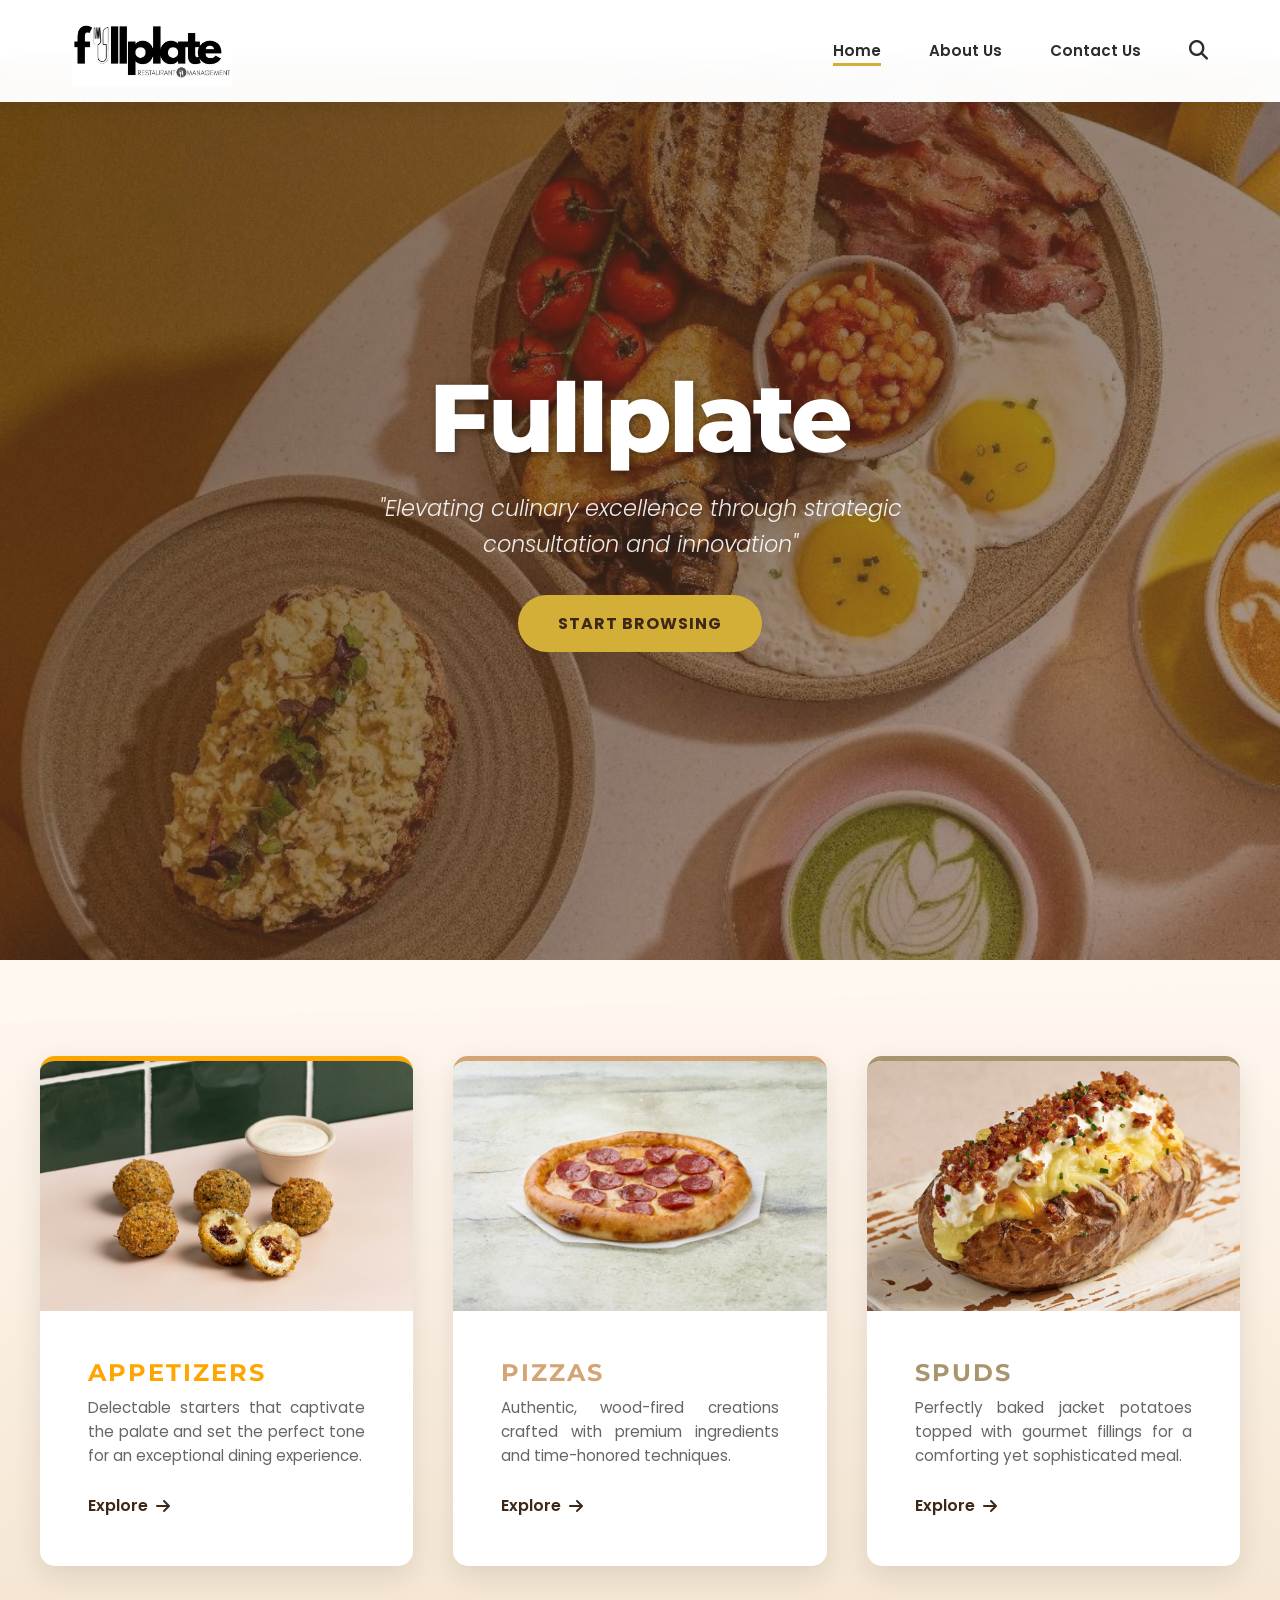
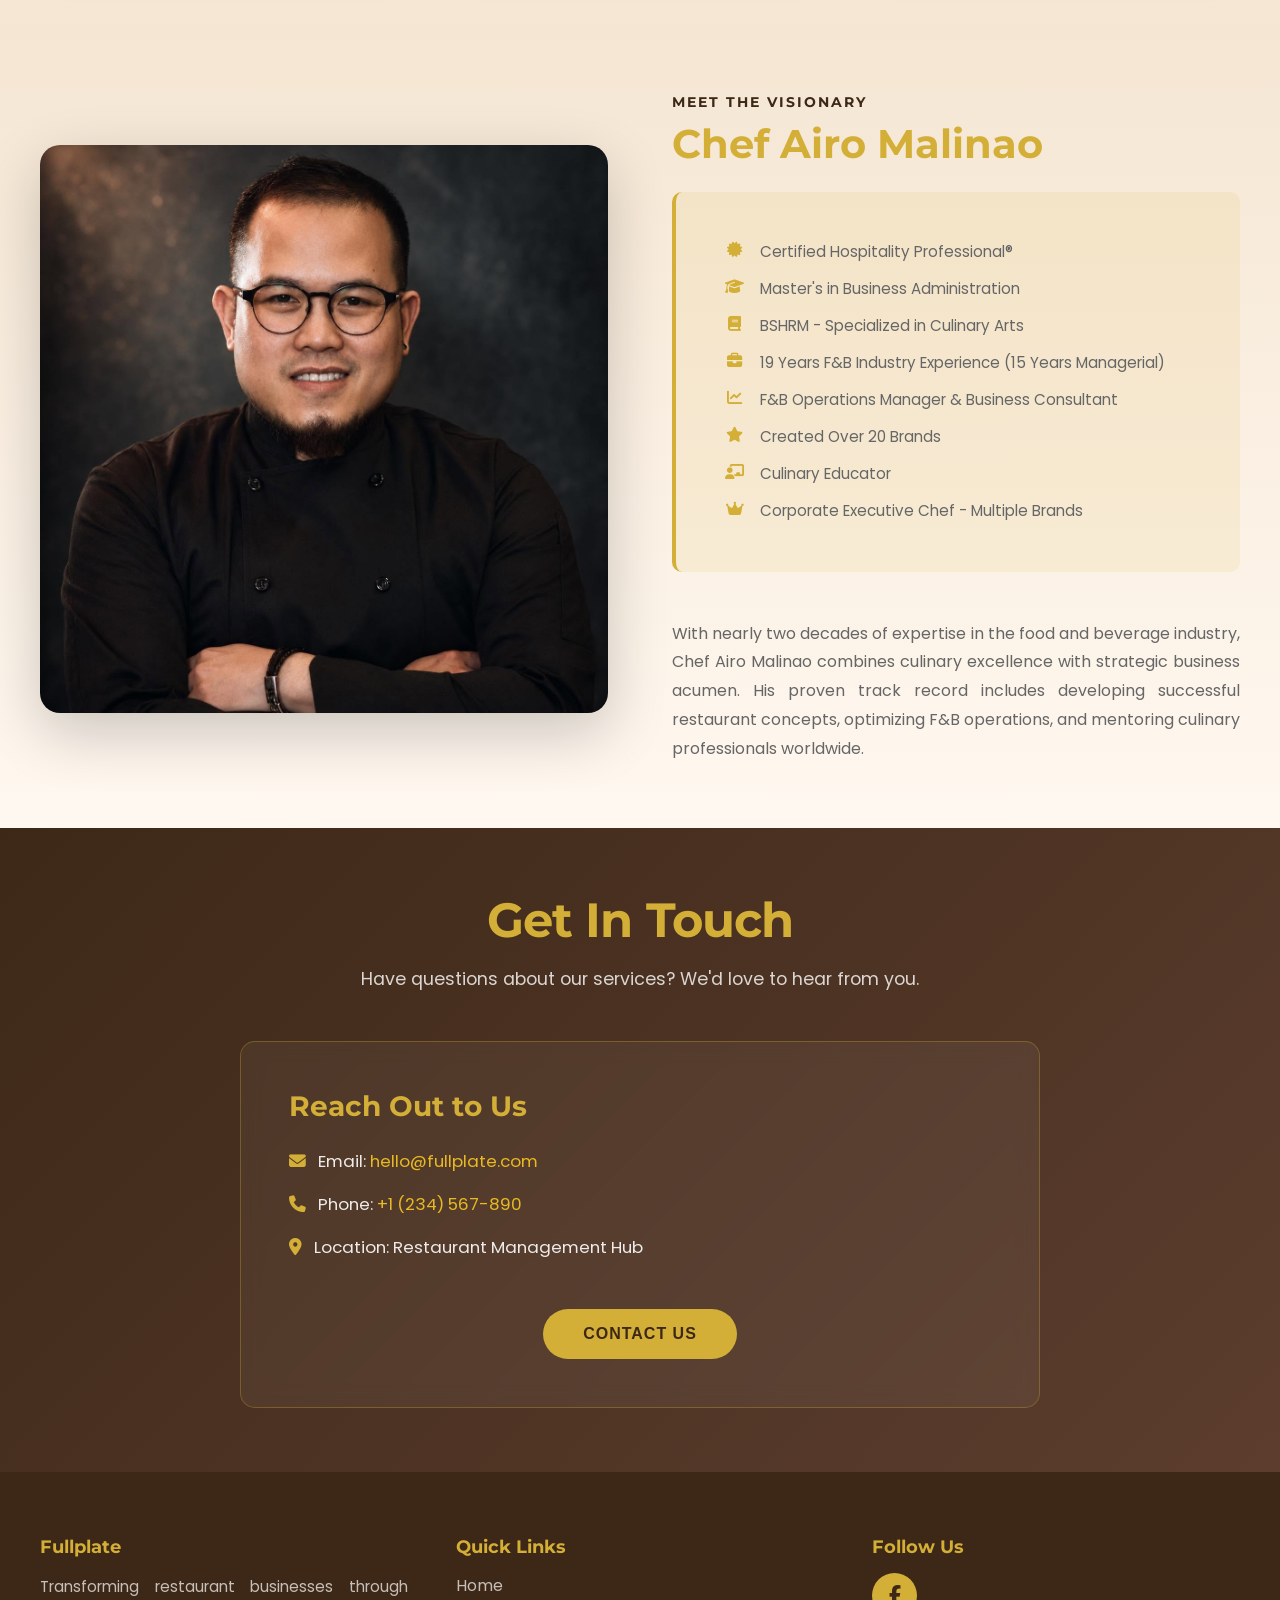
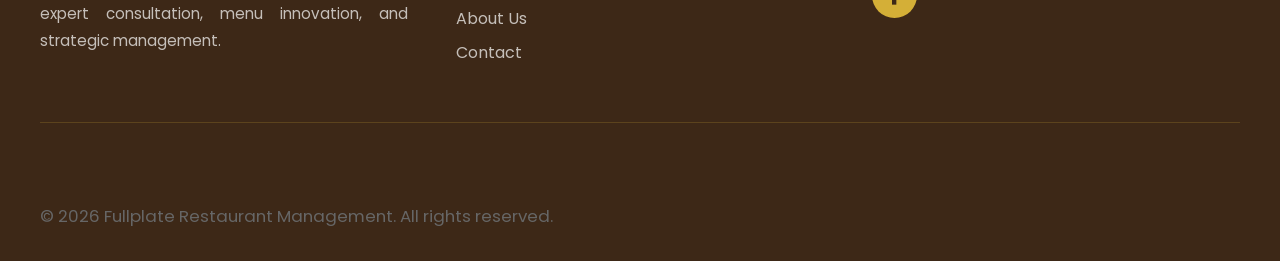
==== index.html @ 2efe463e "Initial commit" ====
<!DOCTYPE html>
<html lang="en">
<head>
    <meta charset="UTF-8">
    <meta name="viewport" content="width=device-width, initial-scale=1.0">
    <title>Fullplate - Restaurant Management & Consulting</title>
    <link rel="stylesheet" href="css/styles.css">
    <link rel="stylesheet" href="https://cdnjs.cloudflare.com/ajax/libs/font-awesome/6.4.0/css/all.min.css">
    <link href="https://fonts.googleapis.com/css2?family=Montserrat:wght@300;400;600;700;800&family=Poppins:wght@300;400;500;600;700&display=swap" rel="stylesheet">
</head>
<body>
    <!-- Navigation Bar -->
    <nav class="navbar">
        <div class="nav-container">
            <div class="nav-logo">
                <img src="assets/logo.jpg" alt="Fullplate Logo" class="logo-img">
            </div>
            <ul class="nav-menu">
                <li><a href="#home" class="nav-link">Home</a></li>
                <li><a href="#about" class="nav-link">About Us</a></li>
                <li><a href="#contact" class="nav-link">Contact Us</a></li>
                <li><a href="#" class="nav-link search-btn"><i class="fas fa-search"></i></a></li>
            </ul>
            <div class="hamburger">
                <span></span>
                <span></span>
                <span></span>
            </div>
        </div>
    </nav>

    <!-- Hero Section -->
    <section id="home" class="hero">
        <div class="hero-background" style="background-image: url('assets/hero_section.jpg');">
            <div class="hero-overlay"></div>
        </div>
        <div class="hero-content">
            <div class="hero-text">
                <h1 class="hero-title">Fullplate</h1>
                <p class="hero-quote">"Elevating culinary excellence through strategic consultation and innovation"</p>
                <a href="#products" class="cta-button">Start Browsing</a>
            </div>
        </div>
    </section>

    <!-- Features / Product Categories Section -->
    <section id="products" class="features-section">
        <div class="features-container">
            <!-- Appetizers -->
            <div class="feature-card appetizers-card">
                <div class="feature-image">
                    <img src="assets/appetizers_1.jpg" alt="Appetizers">
                </div>
                <div class="feature-content">
                    <h2 class="feature-title">Appetizers</h2>
                    <p class="feature-description">Delectable starters that captivate the palate and set the perfect tone for an exceptional dining experience.</p>
                    <a href="#" class="feature-link">Explore <i class="fas fa-arrow-right"></i></a>
                </div>
            </div>

            <!-- Pizzas -->
            <div class="feature-card pizzas-card">
                <div class="feature-image">
                    <img src="assets/pizza_1.jpg" alt="Pizzas">
                </div>
                <div class="feature-content">
                    <h2 class="feature-title">Pizzas</h2>
                    <p class="feature-description">Authentic, wood-fired creations crafted with premium ingredients and time-honored techniques.</p>
                    <a href="#" class="feature-link">Explore <i class="fas fa-arrow-right"></i></a>
                </div>
            </div>

            <!-- Spuds (Jacket Potatoes) -->
            <div class="feature-card spuds-card">
                <div class="feature-image">
                    <img src="assets/spuds_1.jpg" alt="Spuds">
                </div>
                <div class="feature-content">
                    <h2 class="feature-title">Spuds</h2>
                    <p class="feature-description">Perfectly baked jacket potatoes topped with gourmet fillings for a comforting yet sophisticated meal.</p>
                    <a href="#" class="feature-link">Explore <i class="fas fa-arrow-right"></i></a>
                </div>
            </div>
        </div>
    </section>

    <!-- Chef Spotlight Section -->
    <section id="about" class="chef-spotlight">
        <div class="chef-container">
            <div class="chef-image-wrapper">
                <img src="assets/chef_portrait.jpg" alt="Chef Airo Malinao" class="chef-image">
            </div>
            <div class="chef-content">
                <h2 class="chef-title">Meet the Visionary</h2>
                <h3 class="chef-name">Chef Airo Malinao</h3>
                <div class="chef-credentials">
                    <p class="credential-item"><i class="fas fa-certificate"></i> Certified Hospitality Professional®</p>
                    <p class="credential-item"><i class="fas fa-graduation-cap"></i> Master's in Business Administration</p>
                    <p class="credential-item"><i class="fas fa-book"></i> BSHRM - Specialized in Culinary Arts</p>
                    <p class="credential-item"><i class="fas fa-briefcase"></i> 19 Years F&B Industry Experience (15 Years Managerial)</p>
                    <p class="credential-item"><i class="fas fa-chart-line"></i> F&B Operations Manager & Business Consultant</p>
                    <p class="credential-item"><i class="fas fa-star"></i> Created Over 20 Brands</p>
                    <p class="credential-item"><i class="fas fa-chalkboard-user"></i> Culinary Educator</p>
                    <p class="credential-item"><i class="fas fa-crown"></i> Corporate Executive Chef - Multiple Brands</p>
                </div>
                <p class="chef-bio">With nearly two decades of expertise in the food and beverage industry, Chef Airo Malinao combines culinary excellence with strategic business acumen. His proven track record includes developing successful restaurant concepts, optimizing F&B operations, and mentoring culinary professionals worldwide.</p>
            </div>
        </div>
    </section>

    <!-- Contact Section Placeholder -->
    <section id="contact" class="contact-section">
        <div class="contact-container">
            <h2 class="section-title">Get In Touch</h2>
            <p class="section-subtitle">Have questions about our services? We'd love to hear from you.</p>
            <div class="contact-content">
                <div class="contact-info">
                    <h3>Reach Out to Us</h3>
                    <p><i class="fas fa-envelope"></i> Email: <a href="mailto:hello@fullplate.com">hello@fullplate.com</a></p>
                    <p><i class="fas fa-phone"></i> Phone: <a href="tel:+1234567890">+1 (234) 567-890</a></p>
                    <p><i class="fas fa-map-marker-alt"></i> Location: Restaurant Management Hub</p>
                </div>
                <button class="cta-button">Contact Us</button>
            </div>
        </div>
    </section>

    <!-- Footer -->
    <footer class="footer">
        <div class="footer-container">
            <div class="footer-content">
                <div class="footer-section">
                    <h4>Fullplate</h4>
                    <p>Transforming restaurant businesses through expert consultation, menu innovation, and strategic management.</p>
                </div>
                <div class="footer-section">
                    <h4>Quick Links</h4>
                    <ul>
                        <li><a href="#home">Home</a></li>
                        <li><a href="#about">About Us</a></li>
                        <li><a href="#contact">Contact</a></li>
                    </ul>
                </div>
                <div class="footer-section social">
                    <h4>Follow Us</h4>
                    <div class="social-links">
                        <a href="https://www.facebook.com/fullplateconsultancy" target="_blank" class="social-icon">
                            <i class="fab fa-facebook-f"></i>
                        </a>
                    </div>
                </div>
            </div>
            <div class="footer-bottom">
                <p>&copy; 2026 Fullplate Restaurant Management. All rights reserved.</p>
            </div>
        </div>
    </footer>

    <script src="js/script.js"></script>
</body>
</html>
---- css/styles.css ----
/* ===========================
   GLOBAL STYLES & RESET
   =========================== */
* {
    margin: 0;
    padding: 0;
    box-sizing: border-box;
}

:root {
    /* Color Palette */
    --primary-dark: #3d2817;
    --primary-brown: #5c3d2e;
    --accent-gold: #D4AF37;
    --accent-gold-light: #E8B923;
    --cream: #FFF8F0;
    --light-beige: #F5E6D3;
    --text-dark: #2c2c2c;
    --text-light: #666666;
    --white: #FFFFFF;
    
    /* Product Colors */
    --appetizers-bg: #FFA500;
    --appetizers-accent: #FFB84D;
    --pizzas-bg: #E8D5C4;
    --pizzas-accent: #D4A574;
    --spuds-bg: #D4C5B9;
    --spuds-accent: #A8956D;
    
    /* Typography */
    --font-primary: 'Montserrat', sans-serif;
    --font-secondary: 'Poppins', sans-serif;
    
    /* Spacing */
    --spacing-xs: 0.5rem;
    --spacing-sm: 1rem;
    --spacing-md: 2rem;
    --spacing-lg: 3rem;
    --spacing-xl: 4rem;
}

html {
    scroll-behavior: smooth;
}

body {
    font-family: var(--font-secondary);
    color: var(--text-dark);
    line-height: 1.6;
    overflow-x: hidden;
}

section[id] {
    scroll-margin-top: 80px;
}

/* ===========================
   TYPOGRAPHY
   =========================== */
h1, h2, h3, h4, h5, h6 {
    font-family: var(--font-primary);
    font-weight: 700;
    line-height: 1.2;
}

h1 {
    font-size: 4.5rem;
    letter-spacing: -0.05em;
}

h2 {
    font-size: 3rem;
    letter-spacing: -0.02em;
}

h3 {
    font-size: 1.75rem;
}

p {
    font-size: 1.05rem;
    color: var(--text-light);
    text-align: justify;
    text-justify: inter-word;
}

.hero-quote {
    text-align: center;
}

/* ===========================
   NAVIGATION BAR
   =========================== */
.navbar {
    position: fixed;
    top: 0;
    width: 100%;
    background: rgba(255, 255, 255, 0.98);
    backdrop-filter: blur(10px);
    box-shadow: 0 2px 20px rgba(0, 0, 0, 0.1);
    z-index: 1000;
    transition: all 0.3s ease;
}

.nav-container {
    max-width: 1200px;
    margin: 0 auto;
    padding: 1rem 2rem;
    display: flex;
    justify-content: space-between;
    align-items: center;
}

.nav-logo img {
    height: 70px;
    max-width: 160px;
    width: auto;
    transition: transform 0.3s ease;
    display: block;
}

.nav-logo img:hover {
    transform: scale(1.05);
}

.nav-menu {
    display: flex;
    list-style: none;
    gap: 3rem;
    align-items: center;
}

.nav-link {
    text-decoration: none;
    color: var(--text-dark);
    font-weight: 600;
    font-size: 0.95rem;
    position: relative;
    transition: color 0.3s ease;
}

.nav-link::after {
    content: '';
    position: absolute;
    bottom: -5px;
    left: 0;
    width: 0;
    height: 3px;
    background: var(--accent-gold);
    transition: width 0.3s ease;
}

.nav-link:hover::after,
.nav-link.active::after {
    width: 100%;
}

.search-btn {
    font-size: 1.2rem;
    cursor: pointer;
}

.hamburger {
    display: none;
    flex-direction: column;
    cursor: pointer;
    gap: 6px;
}

.hamburger span {
    width: 25px;
    height: 3px;
    background: var(--text-dark);
    border-radius: 3px;
    transition: all 0.3s ease;
}

/* ===========================
   HERO SECTION
   =========================== */
.hero {
    position: relative;
    height: 100vh;
    display: flex;
    align-items: center;
    justify-content: center;
    margin-top: 60px;
    overflow: hidden;
}

.hero-background {
    position: absolute;
    top: 0;
    left: 0;
    width: 100%;
    height: 100%;
    background-size: cover;
    background-position: center;
    background-attachment: scroll;
    z-index: 1;
}

.hero-overlay {
    position: absolute;
    top: 0;
    left: 0;
    width: 100%;
    height: 100%;
    background: linear-gradient(135deg, rgba(61, 40, 23, 0.7) 0%, rgba(92, 61, 46, 0.5) 100%);
    z-index: 2;
}

.hero-content {
    position: relative;
    z-index: 3;
    text-align: center;
    color: var(--white);
    max-width: 600px;
    padding: 2rem;
}

.hero-title {
    font-size: 6rem;
    font-weight: 800;
    letter-spacing: -0.03em;
    margin-bottom: 1rem;
    text-shadow: 2px 2px 8px rgba(0, 0, 0, 0.4);
    animation: fadeInUp 0.8s ease 0.2s both;
}

.hero-quote {
    font-size: 1.4rem;
    font-weight: 300;
    font-style: italic;
    margin-bottom: 2rem;
    color: rgba(255, 255, 255, 0.9);
    animation: fadeInUp 0.8s ease 0.4s both;
}

.cta-button {
    display: inline-block;
    padding: 1rem 2.5rem;
    background: var(--accent-gold);
    color: var(--primary-dark);
    border: none;
    border-radius: 50px;
    font-weight: 700;
    font-size: 1rem;
    cursor: pointer;
    transition: all 0.3s ease;
    text-transform: uppercase;
    letter-spacing: 1px;
    animation: fadeInUp 0.8s ease 0.6s both;
    text-decoration: none;
}

.cta-button:hover {
    background: var(--accent-gold-light);
    transform: translateY(-3px);
    box-shadow: 0 10px 30px rgba(212, 175, 55, 0.3);
}

/* ===========================
   FEATURES / PRODUCTS SECTION
   =========================== */
.features-section {
    padding: var(--spacing-xl) var(--spacing-md);
    background: linear-gradient(180deg, var(--cream) 0%, var(--light-beige) 100%);
    position: relative;
}

.features-section::before {
    content: '';
    position: absolute;
    top: -1px;
    left: 0;
    width: 100%;
    height: 80px;
    background: var(--cream);
    clip-path: polygon(0 0, 100% 0, 100% 30%, 0 80%);
}

.features-container {
    max-width: 1200px;
    margin: 0 auto;
    display: grid;
    grid-template-columns: repeat(auto-fit, minmax(300px, 1fr));
    gap: 2.5rem;
    padding-top: 2rem;
}

.feature-card {
    background: var(--white);
    border-radius: 15px;
    overflow: hidden;
    box-shadow: 0 10px 30px rgba(0, 0, 0, 0.1);
    transition: all 0.3s ease;
    cursor: pointer;
}

.feature-card:hover {
    transform: translateY(-10px);
    box-shadow: 0 20px 50px rgba(0, 0, 0, 0.15);
}

.feature-image {
    width: 100%;
    height: 250px;
    overflow: hidden;
    position: relative;
}

.feature-image img {
    width: 100%;
    height: 100%;
    object-fit: cover;
    transition: transform 0.3s ease;
}

.feature-card:hover .feature-image img {
    transform: scale(1.1);
}

.feature-content {
    padding: var(--spacing-lg);
    position: relative;
}

/* Appetizers Card */
.appetizers-card {
    border-top: 5px solid var(--appetizers-bg);
}

.appetizers-card .feature-image {
    background: linear-gradient(135deg, var(--appetizers-bg) 0%, var(--appetizers-accent) 100%);
}

.appetizers-card .feature-title {
    color: var(--appetizers-bg);
}

/* Pizzas Card */
.pizzas-card {
    border-top: 5px solid var(--pizzas-accent);
}

.pizzas-card .feature-image {
    background: linear-gradient(135deg, var(--pizzas-bg) 0%, var(--pizzas-accent) 100%);
}

.pizzas-card .feature-title {
    color: var(--pizzas-accent);
}

/* Spuds Card */
.spuds-card {
    border-top: 5px solid var(--spuds-accent);
}

.spuds-card .feature-image {
    background: linear-gradient(135deg, var(--spuds-bg) 0%, var(--spuds-accent) 100%);
}

.spuds-card .feature-title {
    color: var(--spuds-accent);
}

.feature-title {
    font-size: 1.5rem;
    margin-bottom: 0.5rem;
    text-transform: uppercase;
    letter-spacing: 2px;
}

.feature-description {
    margin-bottom: 1.5rem;
    color: var(--text-light);
    font-size: 0.95rem;
}

.feature-link {
    display: inline-flex;
    align-items: center;
    gap: 0.5rem;
    text-decoration: none;
    font-weight: 600;
    color: var(--primary-dark);
    transition: all 0.3s ease;
}

.feature-link:hover {
    gap: 1rem;
    color: var(--accent-gold);
}

/* ===========================
   CHEF SPOTLIGHT SECTION
   =========================== */
.chef-spotlight {
    padding: var(--spacing-xl) var(--spacing-md);
    background: linear-gradient(180deg, var(--light-beige) 0%, var(--cream) 100%);
    position: relative;
    overflow: hidden;
}

.chef-container {
    max-width: 1200px;
    margin: 0 auto;
    display: grid;
    grid-template-columns: 1fr 1fr;
    gap: var(--spacing-xl);
    align-items: center;
}

.chef-image-wrapper {
    position: relative;
    border-radius: 20px;
    overflow: hidden;
    box-shadow: 0 20px 60px rgba(0, 0, 0, 0.2);
    min-height: 420px;
}

.chef-image {
    width: 100%;
    height: 100%;
    object-fit: cover;
    object-position: center;
    display: block;
}

.chef-content {
    z-index: 10;
}

.chef-title {
    color: var(--primary-dark);
    font-size: 0.9rem;
    text-transform: uppercase;
    letter-spacing: 2px;
    margin-bottom: 0.5rem;
}

.chef-name {
    font-size: 2.5rem;
    color: var(--accent-gold);
    margin-bottom: 1.5rem;
}

.chef-credentials {
    background: rgba(212, 175, 55, 0.1);
    padding: var(--spacing-lg);
    border-radius: 10px;
    margin-bottom: var(--spacing-lg);
    border-left: 4px solid var(--accent-gold);
}

.credential-item {
    display: flex;
    align-items: flex-start;
    margin-bottom: 0.8rem;
    font-size: 0.95rem;
}

.credential-item i {
    color: var(--accent-gold);
    margin-right: 1rem;
    margin-top: 2px;
    width: 20px;
    text-align: center;
}

.credential-item:last-child {
    margin-bottom: 0;
}

.chef-bio {
    color: var(--text-light);
    line-height: 1.8;
    font-size: 1rem;
}

/* ===========================
   CONTACT SECTION
   =========================== */
.contact-section {
    padding: var(--spacing-xl) var(--spacing-md);
    background: linear-gradient(135deg, var(--primary-dark) 0%, var(--primary-brown) 100%);
    color: var(--white);
    text-align: center;
}

.contact-container {
    max-width: 800px;
    margin: 0 auto;
}

.section-title {
    color: var(--accent-gold);
    margin-bottom: 1rem;
}

.section-subtitle {
    color: rgba(255, 255, 255, 0.8);
    margin-bottom: var(--spacing-lg);
    font-size: 1.1rem;
    text-align: center;
}

.contact-content {
    background: rgba(255, 255, 255, 0.05);
    padding: var(--spacing-lg);
    border-radius: 15px;
    border: 1px solid rgba(212, 175, 55, 0.3);
    backdrop-filter: blur(10px);
}

.contact-info {
    text-align: left;
    margin-bottom: var(--spacing-lg);
}

.contact-info h3 {
    color: var(--accent-gold);
    margin-bottom: 1.5rem;
}

.contact-info p {
    margin-bottom: 1rem;
    color: rgba(255, 255, 255, 0.9);
}

.contact-info i {
    color: var(--accent-gold);
    margin-right: 0.5rem;
}

.contact-info a {
    color: var(--accent-gold-light);
    text-decoration: none;
    transition: color 0.3s ease;
}

.contact-info a:hover {
    color: var(--white);
}

/* ===========================
   FOOTER
   =========================== */
.footer {
    background: var(--primary-dark);
    color: var(--white);
    padding: var(--spacing-xl) var(--spacing-md) var(--spacing-md);
}

.footer-container {
    max-width: 1200px;
    margin: 0 auto;
}

.footer-content {
    display: grid;
    grid-template-columns: repeat(auto-fit, minmax(250px, 1fr));
    gap: var(--spacing-lg);
    margin-bottom: var(--spacing-lg);
    padding-bottom: var(--spacing-lg);
    border-bottom: 1px solid rgba(212, 175, 55, 0.2);
}

.footer-section h4 {
    color: var(--accent-gold);
    margin-bottom: 1rem;
    font-size: 1.1rem;
}

.footer-section p {
    color: rgba(255, 255, 255, 0.7);
    font-size: 0.95rem;
    line-height: 1.8;
}

.footer-section ul {
    list-style: none;
}

.footer-section ul li {
    margin-bottom: 0.5rem;
}

.footer-section ul li a {
    color: rgba(255, 255, 255, 0.7);
    text-decoration: none;
    transition: color 0.3s ease;
}

.footer-section ul li a:hover {
    color: var(--accent-gold);
}

.social-links {
    display: flex;
    gap: 1.5rem;
    align-items: center;
}

.social-icon {
    display: inline-flex;
    align-items: center;
    justify-content: center;
    width: 45px;
    height: 45px;
    background: var(--accent-gold);
    color: var(--primary-dark);
    border-radius: 50%;
    text-decoration: none;
    font-size: 1.2rem;
    transition: all 0.3s ease;
}

.social-icon:hover {
    background: var(--accent-gold-light);
    transform: translateY(-3px);
    box-shadow: 0 10px 25px rgba(212, 175, 55, 0.4);
}

.footer-bottom {
    text-align: center;
    color: rgba(255, 255, 255, 0.6);
    font-size: 0.9rem;
    padding-top: var(--spacing-md);
}

/* ===========================
   ANIMATIONS
   =========================== */
@keyframes fadeInUp {
    from {
        opacity: 0;
        transform: translateY(30px);
    }
    to {
        opacity: 1;
        transform: translateY(0);
    }
}

@keyframes slideInLeft {
    from {
        opacity: 0;
        transform: translateX(-50px);
    }
    to {
        opacity: 1;
        transform: translateX(0);
    }
}

@keyframes slideInRight {
    from {
        opacity: 0;
        transform: translateX(50px);
    }
    to {
        opacity: 1;
        transform: translateX(0);
    }
}

/* ===========================
   RESPONSIVE DESIGN
   =========================== */
@media (max-width: 768px) {
    h1 {
        font-size: 2.5rem;
    }

    h2 {
        font-size: 2rem;
    }

    h3 {
        font-size: 1.3rem;
    }

    .nav-menu {
        display: none;
    }

    .hamburger {
        display: flex;
    }

    .hero-title {
        font-size: 3.5rem;
    }

    .hero-quote {
        font-size: 1.1rem;
    }

    .cta-button {
        padding: 0.8rem 2rem;
        font-size: 0.9rem;
    }

    .features-container {
        grid-template-columns: 1fr;
        gap: 2rem;
    }

    .chef-container {
        grid-template-columns: 1fr;
        gap: var(--spacing-lg);
    }

    .chef-image-wrapper {
        order: -1;
    }

    .footer-content {
        grid-template-columns: 1fr;
    }

    .nav-container {
        padding: 1rem;
    }

    .nav-menu {
        gap: 1.5rem;
    }
}

@media (max-width: 480px) {
    h1 {
        font-size: 2rem;
    }

    h2 {
        font-size: 1.5rem;
    }

    .hero {
        height: 80vh;
    }

    .hero-title {
        font-size: 2.5rem;
    }

    .hero-quote {
        font-size: 1rem;
    }

    .features-section,
    .chef-spotlight,
    .contact-section,
    .footer {
        padding: var(--spacing-lg) var(--spacing-sm);
    }

    .chef-credentials {
        padding: var(--spacing-md);
    }

    .credential-item {
        font-size: 0.85rem;
    }

    .feature-title {
        font-size: 1.2rem;
    }

    .contact-content {
        padding: var(--spacing-md);
    }
}
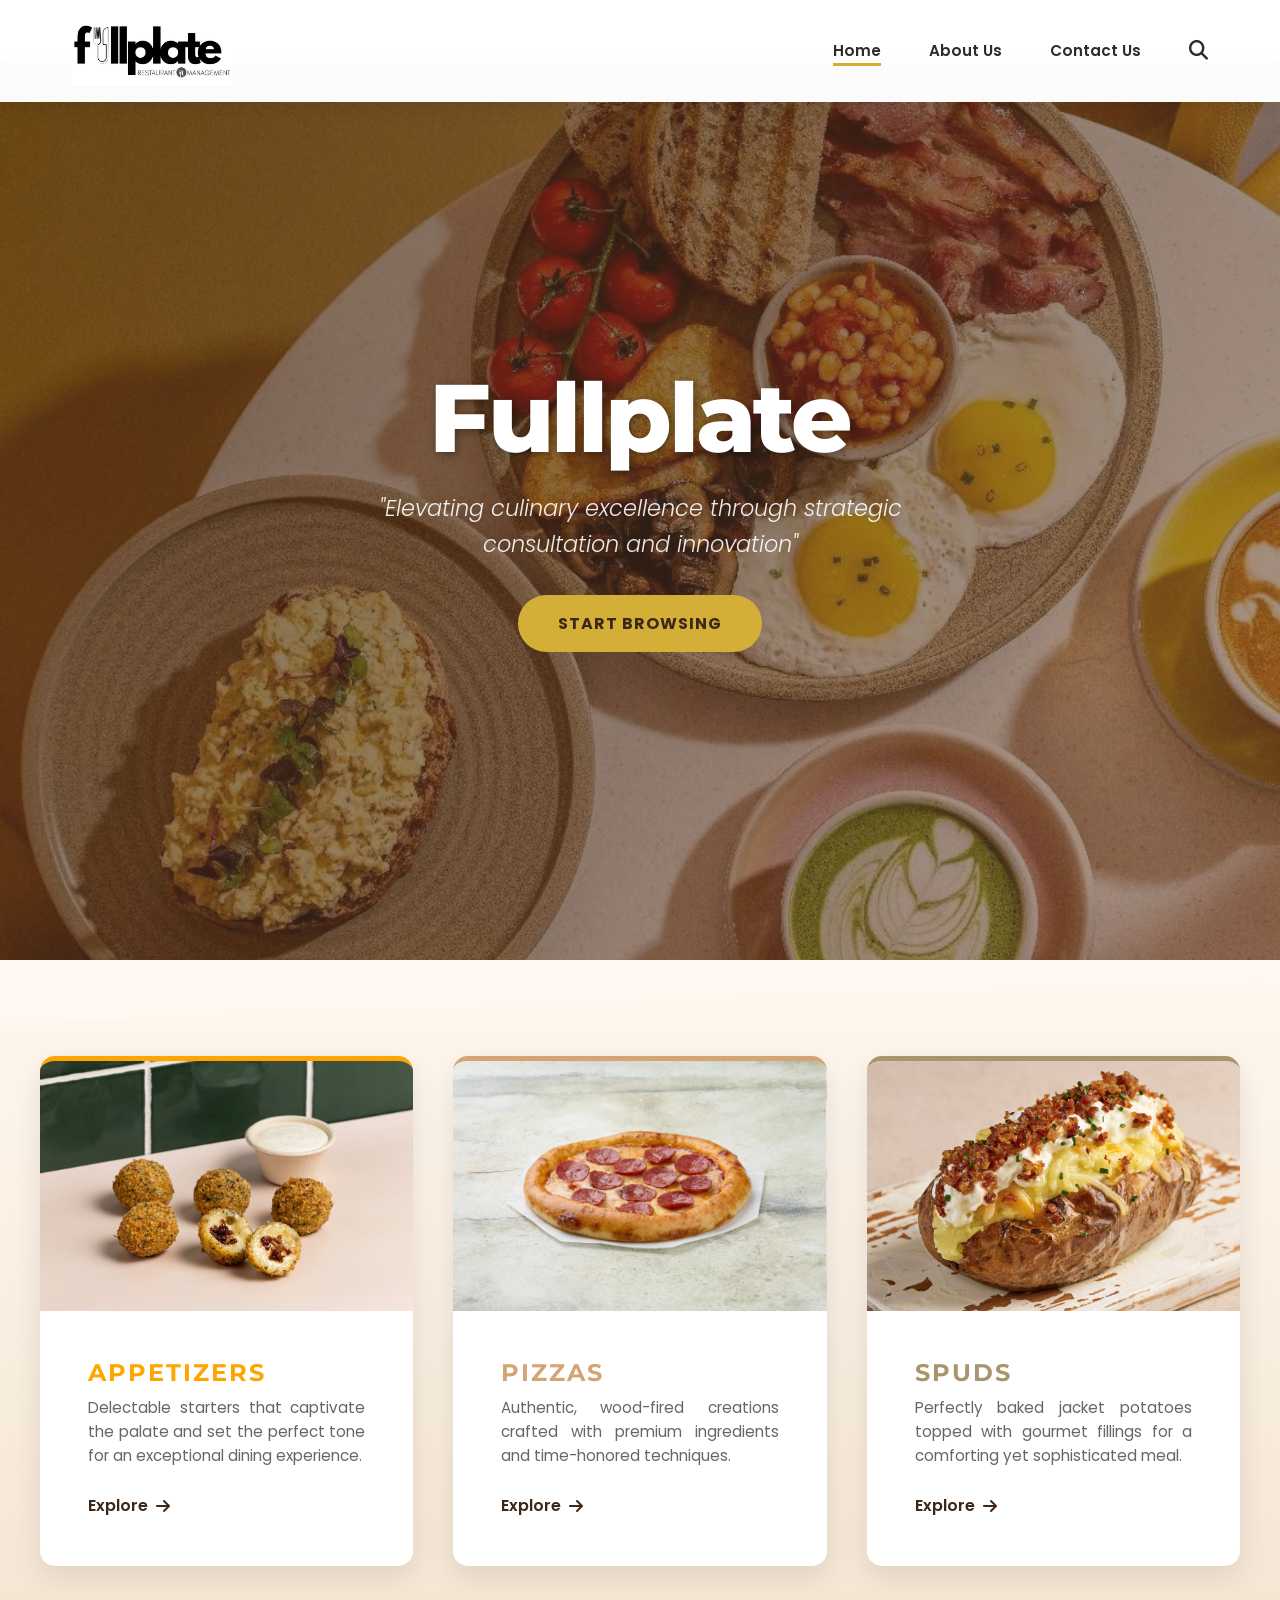
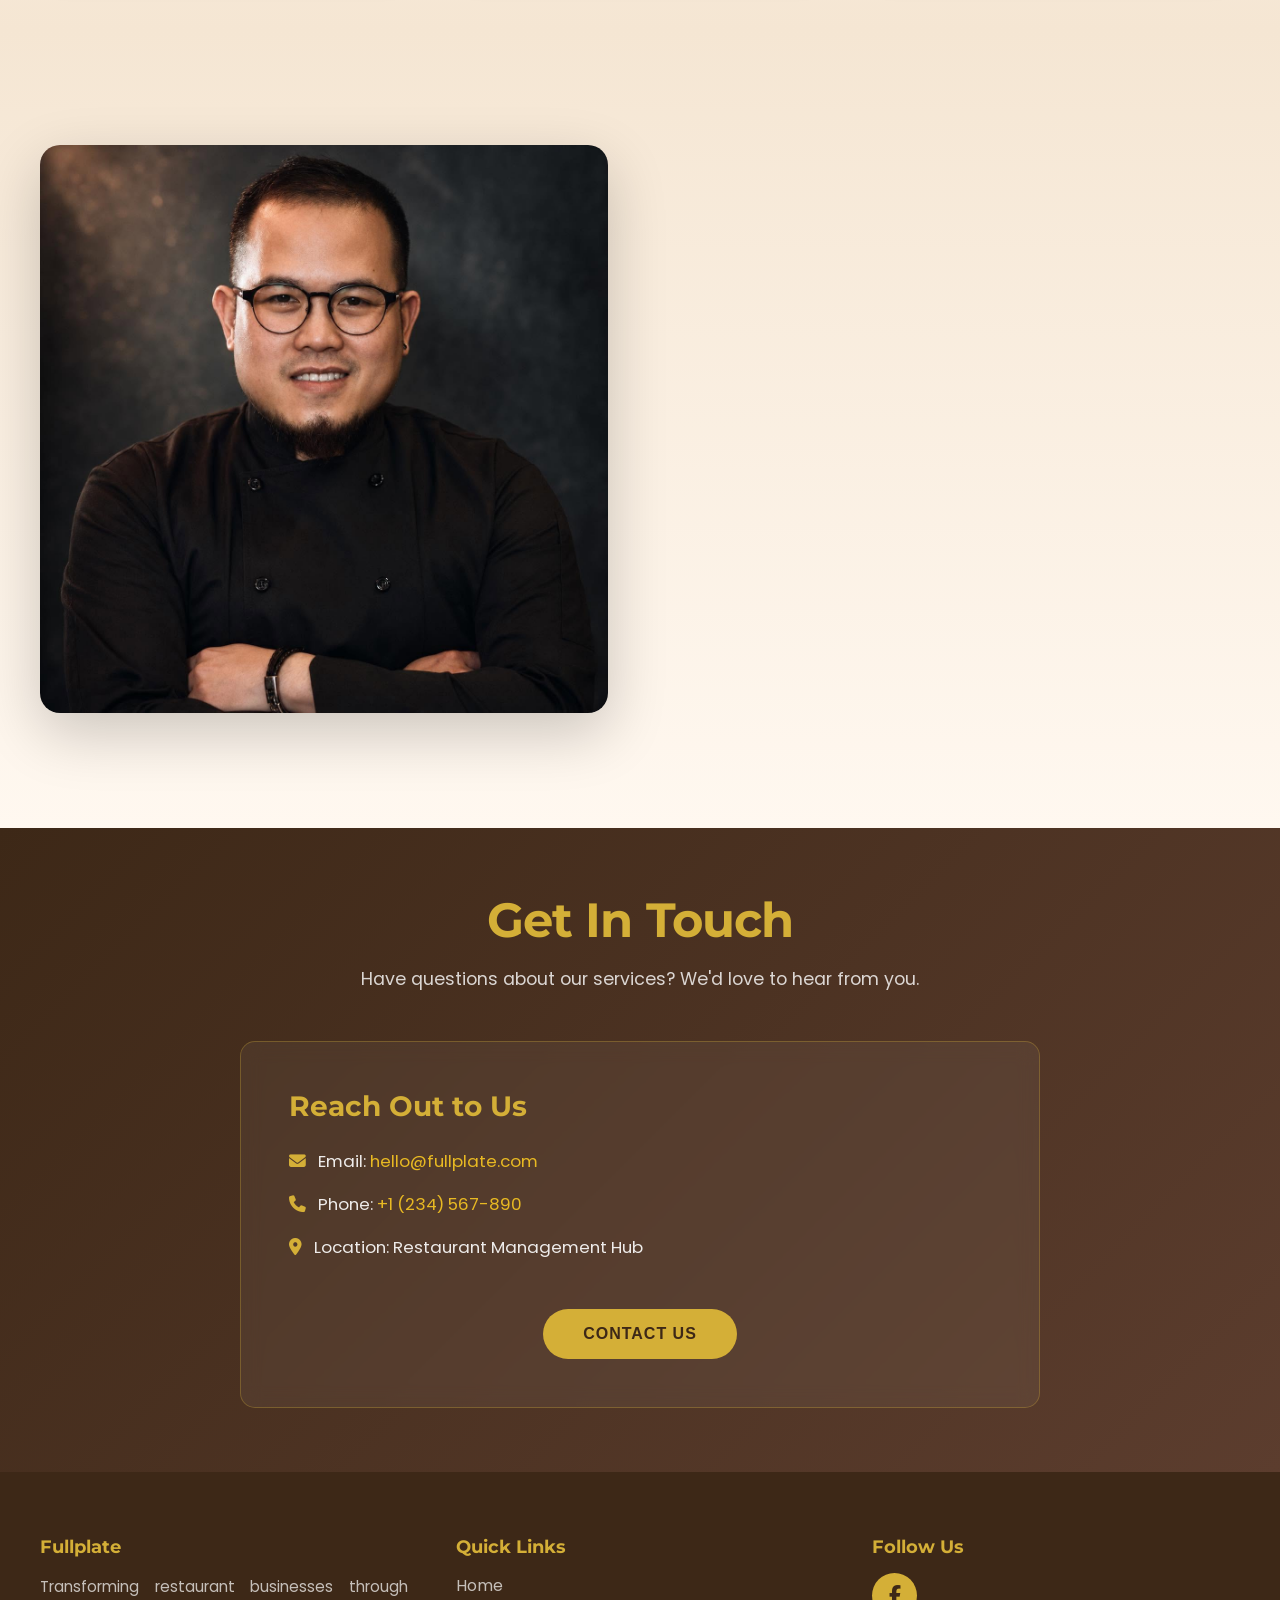
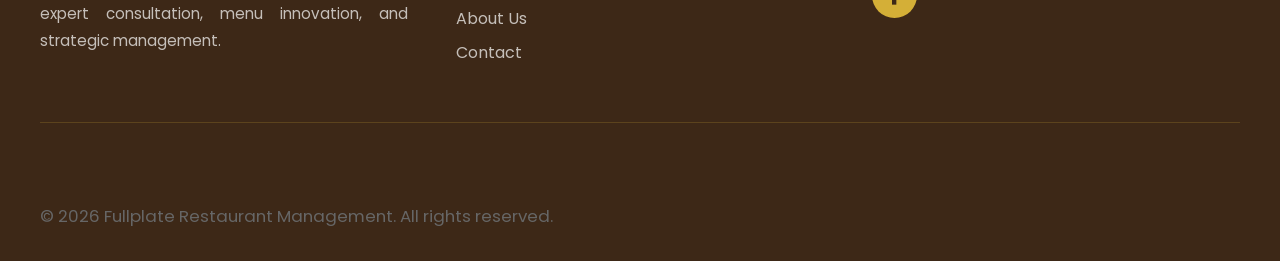
==== commit 516bbee2: "Update slider and styling fixes for deployment" ====
--- a/index.html
+++ b/index.html
@@ -49,7 +49,11 @@
             <!-- Appetizers -->
             <div class="feature-card appetizers-card">
                 <div class="feature-image">
-                    <img src="assets/appetizers_1.jpg" alt="Appetizers">
+                    <div class="feature-slider">
+                        <div class="feature-slide"><img src="assets/appetizers_1.jpg" alt="Appetizers"></div>
+                        <div class="feature-slide"><img src="assets/appetizers_2.jpg" alt="Appetizers"></div>
+                        <div class="feature-slide"><img src="assets/appetizers_3.jpg" alt="Appetizers"></div>
+                    </div>
                 </div>
                 <div class="feature-content">
                     <h2 class="feature-title">Appetizers</h2>
@@ -61,7 +65,11 @@
             <!-- Pizzas -->
             <div class="feature-card pizzas-card">
                 <div class="feature-image">
-                    <img src="assets/pizza_1.jpg" alt="Pizzas">
+                    <div class="feature-slider">
+                        <div class="feature-slide"><img src="assets/pizza_1.jpg" alt="Pizzas"></div>
+                        <div class="feature-slide"><img src="assets/pizza_2.jpg" alt="Pizzas"></div>
+                        <div class="feature-slide"><img src="assets/pizza_3.jpg" alt="Pizzas"></div>
+                    </div>
                 </div>
                 <div class="feature-content">
                     <h2 class="feature-title">Pizzas</h2>
@@ -73,7 +81,11 @@
             <!-- Spuds (Jacket Potatoes) -->
             <div class="feature-card spuds-card">
                 <div class="feature-image">
-                    <img src="assets/spuds_1.jpg" alt="Spuds">
+                    <div class="feature-slider">
+                        <div class="feature-slide"><img src="assets/spuds_1.jpg" alt="Spuds"></div>
+                        <div class="feature-slide"><img src="assets/spuds_2.jpg" alt="Spuds"></div>
+                        <div class="feature-slide"><img src="assets/spuds_3.jpg" alt="Spuds"></div>
+                    </div>
                 </div>
                 <div class="feature-content">
                     <h2 class="feature-title">Spuds</h2>
--- a/css/styles.css
+++ b/css/styles.css
@@ -298,7 +298,7 @@
     cursor: pointer;
 }
 
-.feature-card:hover {
+..feature-card:hover {
     transform: translateY(-10px);
     box-shadow: 0 20px 50px rgba(0, 0, 0, 0.15);
 }
@@ -310,14 +310,34 @@
     position: relative;
 }
 
-.feature-image img {
+.feature-slider {
+    height: 100%;
+    display: flex;
+    position: absolute;
+    top: 0;
+    left: 0;
+    width: 100%;
+    transition: transform 0.8s ease;
+    will-change: transform;
+}
+
+.feature-slide {
+    min-width: 100%;
+    height: 100%;
+    overflow: hidden;
+    position: relative;
+}
+
+.feature-slide img {
     width: 100%;
     height: 100%;
     object-fit: cover;
-    transition: transform 0.3s ease;
-}
-
-.feature-card:hover .feature-image img {
+    display: block;
+    transition: transform 0.8s ease;
+    transform-origin: center center;
+}
+
+.feature-card:hover .feature-slide img {
     transform: scale(1.1);
 }
 
